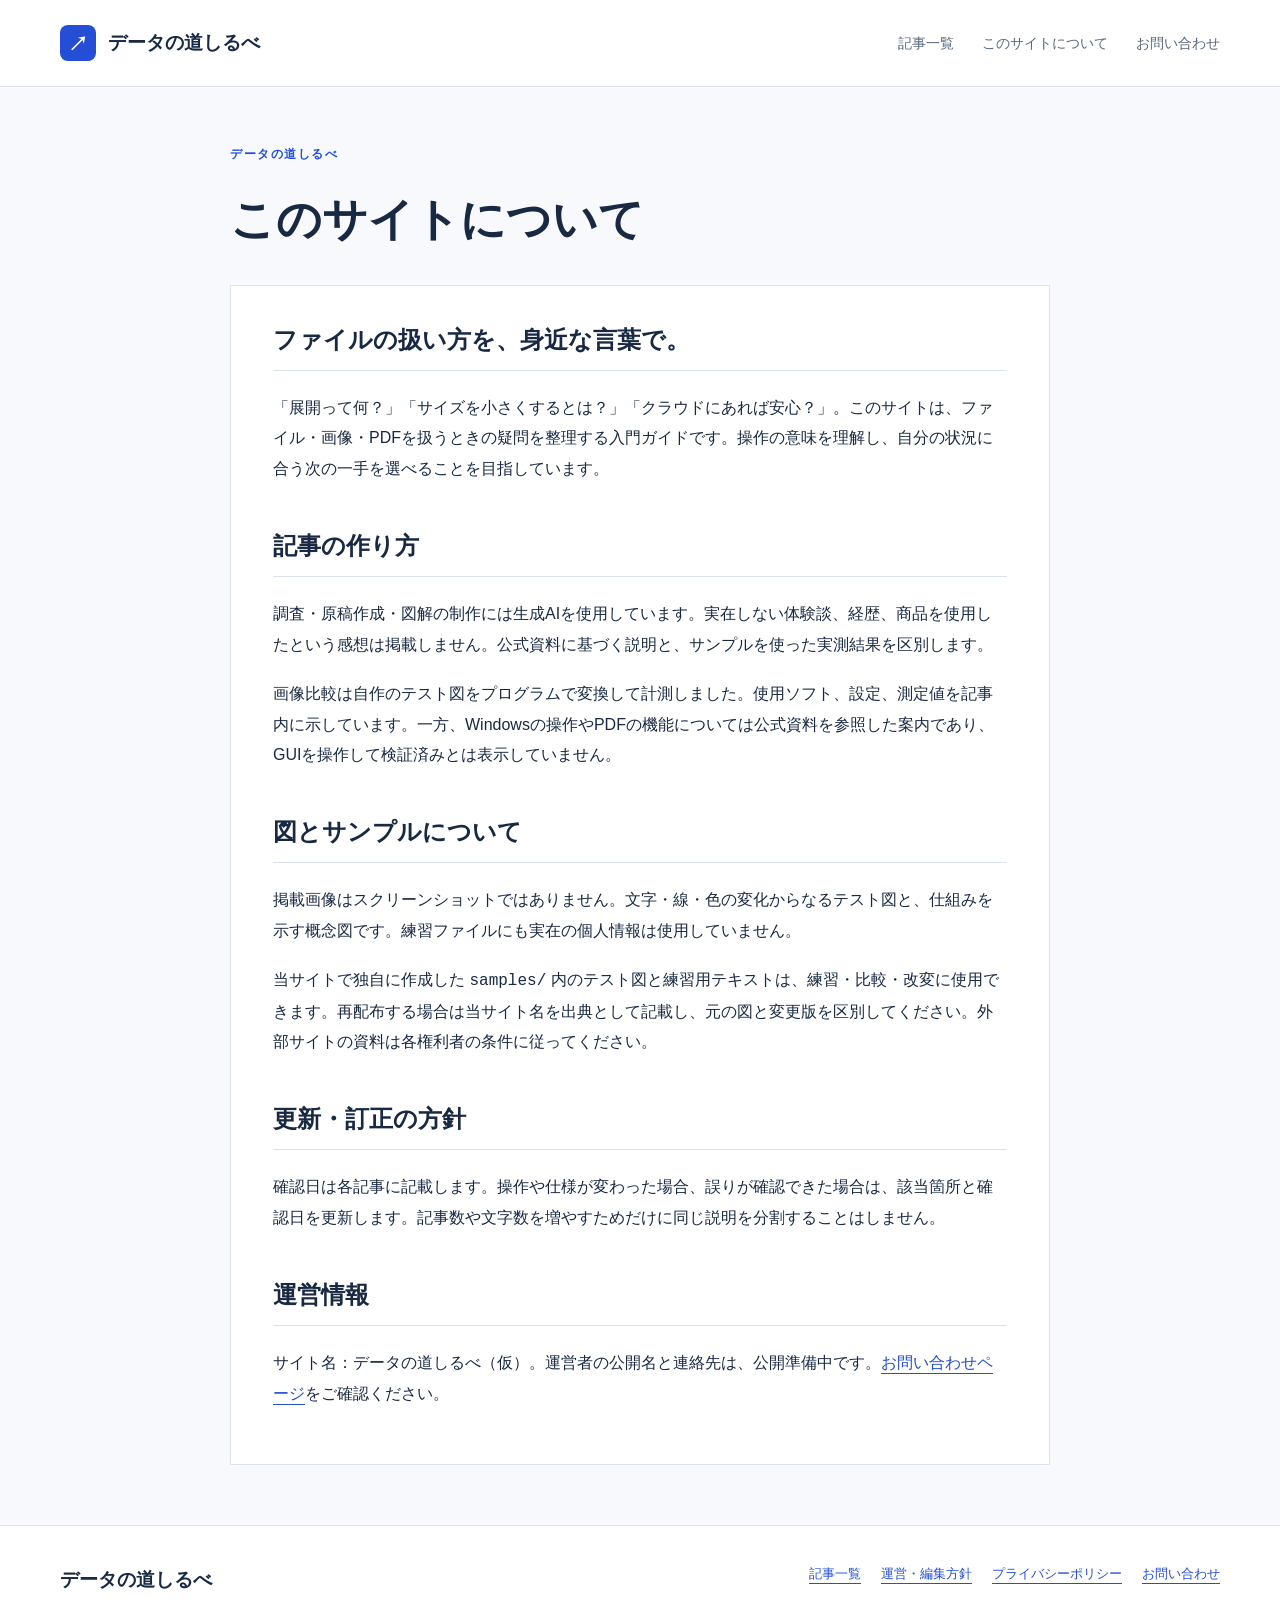
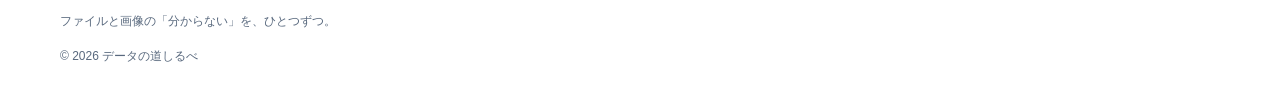
==== about.html @ d9ad292d "Add files via upload" ====
<!doctype html>
<html lang="ja">
<head>
  <meta charset="utf-8">
  <meta name="viewport" content="width=device-width, initial-scale=1">
  <title>このサイトについて | データの道しるべ</title>
  <meta name="description" content="データの道しるべの目的、記事の作り方、検証と出典の方針を説明します。">
  <!-- DRAFT-NOINDEX: 公開URLと運営情報を確定後に削除します。 -->
  <meta name="robots" content="noindex, nofollow">
  <meta property="og:type" content="website">
  <meta property="og:locale" content="ja_JP">
  <meta property="og:site_name" content="データの道しるべ">
  <meta property="og:title" content="このサイトについて">
  <meta property="og:description" content="データの道しるべの目的、記事の作り方、検証と出典の方針を説明します。">
  <!-- PUBLIC-URL: 公開先の確定後にcanonicalとog:urlを追加します。 -->
  <link rel="icon" href="./favicon.svg" type="image/svg+xml">
  <link rel="stylesheet" href="./style.css">
  <script src="./script.js" defer>
</script>
</head>
<body>
<a class="skip" href="#main">本文へスキップ</a>
<header class="site-header">
<div class="wrap header-inner">
<a class="brand" href="./index.html">
<span class="mark" aria-hidden="true">↗</span>データの道しるべ</a>
<nav aria-label="メインナビゲーション">
<a href="./articles.html">記事一覧</a>
<a href="./about.html">このサイトについて</a>
<a href="./contact.html">お問い合わせ</a>
</nav>
</div>
</header>
<main id="main" class="wrap">
<div class="plain">
<header class="page-heading">
<p class="eyebrow">データの道しるべ</p>
<h1>このサイトについて</h1>
</header>
<article class="article">
<h2>ファイルの扱い方を、身近な言葉で。</h2>
<p>「展開って何？」「サイズを小さくするとは？」「クラウドにあれば安心？」。このサイトは、ファイル・画像・PDFを扱うときの疑問を整理する入門ガイドです。操作の意味を理解し、自分の状況に合う次の一手を選べることを目指しています。</p>
<h2>記事の作り方</h2>
<p>調査・原稿作成・図解の制作には生成AIを使用しています。実在しない体験談、経歴、商品を使用したという感想は掲載しません。公式資料に基づく説明と、サンプルを使った実測結果を区別します。</p>
<p>画像比較は自作のテスト図をプログラムで変換して計測しました。使用ソフト、設定、測定値を記事内に示しています。一方、Windowsの操作やPDFの機能については公式資料を参照した案内であり、GUIを操作して検証済みとは表示していません。</p>
<h2>図とサンプルについて</h2>
<p>掲載画像はスクリーンショットではありません。文字・線・色の変化からなるテスト図と、仕組みを示す概念図です。練習ファイルにも実在の個人情報は使用していません。</p>
<p>当サイトで独自に作成した <code>samples/</code> 内のテスト図と練習用テキストは、練習・比較・改変に使用できます。再配布する場合は当サイト名を出典として記載し、元の図と変更版を区別してください。外部サイトの資料は各権利者の条件に従ってください。</p>
<h2>更新・訂正の方針</h2>
<p>確認日は各記事に記載します。操作や仕様が変わった場合、誤りが確認できた場合は、該当箇所と確認日を更新します。記事数や文字数を増やすためだけに同じ説明を分割することはしません。</p>
<h2>運営情報</h2>
<p>サイト名：データの道しるべ（仮）。運営者の公開名と連絡先は、公開準備中です。<a href="./contact.html">お問い合わせページ</a>をご確認ください。</p>
</article>
</div>
</main>
<footer class="site-footer">
<div class="wrap footer-inner">
<div>
<a class="brand" href="./index.html">データの道しるべ</a>
<small>ファイルと画像の「分からない」を、ひとつずつ。</small>
<small>© 2026 データの道しるべ</small>
</div>
<nav aria-label="フッターナビゲーション">
<a href="./articles.html">記事一覧</a>
<a href="./about.html">運営・編集方針</a>
<a href="./privacy.html">プライバシーポリシー</a>
<a href="./contact.html">お問い合わせ</a>
</nav>
</div>
</footer>
</body>
</html>
---- style.css ----
/* 色と基本サイズ。外部フォント・外部ライブラリは使用していません。 */
:root {
  --ink: #192942;
  --muted: #59697e;
  --blue: #234ed5;
  --pale: #edf2ff;
  --line: #dce3ed;
  --paper: #ffffff;
  --background: #f7f9fc;
  font-family: "Yu Gothic", "Hiragino Kaku Gothic ProN", Meiryo, sans-serif;
  color: var(--ink);
  background: var(--background);
}
* { box-sizing: border-box; }
html { scroll-behavior: smooth; scroll-padding-top: 24px; }
body { margin: 0; font-size: 16px; line-height: 1.9; }
a { color: var(--blue); text-underline-offset: 5px; }
button, input, select { font: inherit; }
button, select { cursor: pointer; }
button:focus-visible, a:focus-visible, input:focus-visible, select:focus-visible { outline: 3px solid #df7700; outline-offset: 4px; }
img { max-width: 100%; height: auto; display: block; }
h1, h2, h3 { line-height: 1.5; margin: 0; overflow-wrap: anywhere; }
p { margin: 0 0 1.2em; }
.wrap { width: min(1160px, calc(100% - 64px)); margin-inline: auto; }
.skip { position: absolute; top: -80px; left: 12px; padding: 12px; background: white; z-index: 20; }
.skip:focus { top: 12px; }
.site-header { background: white; border-bottom: 1px solid var(--line); }
.header-inner { min-height: 86px; display: flex; align-items: center; justify-content: space-between; gap: 28px; }
.brand { text-decoration: none; color: var(--ink); font-size: 1.18rem; font-weight: 700; display: inline-flex; gap: 12px; align-items: center; }
.mark { background: var(--blue); color: white; width: 36px; height: 36px; display: inline-grid; place-items: center; border-radius: 8px; font-size: 1.25rem; }
.site-header nav { display: flex; gap: 28px; flex-wrap: wrap; }
.site-header nav a { text-decoration: none; color: var(--muted); font-size: .875rem; }
.site-header nav a:hover { color: var(--blue); }
.hero { display: grid; grid-template-columns: 1.2fr 1fr; gap: 56px; padding-block: 72px; align-items: center; }
.eyebrow { color: var(--blue); font-size: .75rem; font-weight: 700; letter-spacing: .13em; margin-bottom: 20px; }
.hero h1 { font-size: clamp(2rem, 4.2vw, 3.6rem); letter-spacing: .015em; font-weight: 700; }
.hero h1 span { color: var(--blue); }
.hero .intro { color: var(--muted); max-width: 480px; margin-top: 25px; }
.button { display: inline-flex; justify-content: center; align-items: center; min-height: 46px; padding: 10px 22px; border-radius: 5px; border: 1px solid var(--blue); background: var(--blue); color: white; text-decoration: none; font-weight: 600; font-size: .9375rem; }
.button:hover { background: #183cae; }
.button.secondary { background: white; color: var(--blue); }
.hero-lab { background: white; padding: 28px; border: 1px solid var(--line); border-top: 4px solid var(--blue); box-shadow: 0 14px 35px #1f355609; }
.hero-lab .label { display: flex; justify-content: space-between; gap: 16px; font-size: .75rem; color: var(--muted); }
.hero-lab h2 { font-size: 1.4rem; margin: 16px 0 20px; }
.hero-lab img { border: 1px solid var(--line); width: 100%; max-height: 190px; object-fit: cover; }
.stat-strip { display: grid; grid-template-columns: repeat(3, 1fr); gap: 14px; margin-block: 20px; }
.stat-strip div { border-right: 1px solid var(--line); }
.stat-strip div:last-child { border: 0; }
.stat-strip small { display: block; color: var(--muted); font-size: .75rem; }
.stat-strip strong { font-size: 1.2rem; }
.section { padding-block: 60px; }
.section-title { display: flex; justify-content: space-between; gap: 24px; align-items: baseline; margin-bottom: 30px; }
.section-title h2 { font-size: 1.7rem; }
.section-title p { font-size: .875rem; color: var(--muted); margin: 0; }
.topics { display: grid; grid-template-columns: repeat(4, 1fr); background: white; border: 1px solid var(--line); }
.topics a { padding: 22px; color: var(--ink); text-decoration: none; border-right: 1px solid var(--line); font-weight: 600; }
.topics a:last-child { border: 0; }
.topics a:hover { background: var(--pale); }
.topics span { display: block; font-size: .75rem; color: var(--muted); font-weight: 400; }
.articles { display: grid; grid-template-columns: repeat(3, 1fr); gap: 24px; }
.card { background: white; border: 1px solid var(--line); display: flex; flex-direction: column; padding: 28px; text-decoration: none; color: var(--ink); min-width: 0; }
.card:hover { border-color: var(--blue); }
.card .card-top { display: flex; justify-content: space-between; gap: 12px; margin-bottom: 25px; color: var(--blue); font-size: .75rem; }
.card h3 { font-size: 1.22rem; margin-bottom: 16px; }
.card p { color: var(--muted); font-size: .875rem; flex: 1; }
.card .read { font-size: .875rem; color: var(--blue); border-top: 1px solid var(--line); padding-top: 15px; }
.value-strip { display: grid; grid-template-columns: repeat(3, 1fr); gap: 32px; border-top: 1px solid var(--line); margin-top: 60px; padding-top: 32px; }
.value-strip h3 { font-size: 1rem; margin-bottom: 10px; }
.value-strip p { font-size: .875rem; color: var(--muted); }
.page-heading { padding-block: 56px 32px; max-width: 840px; }
.page-heading h1 { font-size: clamp(1.9rem, 3.5vw, 2.8rem); }
.page-heading .lead { font-size: 1.05rem; color: var(--muted); margin-top: 20px; }
.breadcrumb { display: flex; gap: 10px; font-size: .8125rem; color: var(--muted); padding-top: 25px; flex-wrap: wrap; }
.meta { color: var(--muted); font-size: .8125rem; margin-top: 20px; }
.article-layout { display: grid; grid-template-columns: minmax(0, 790px) minmax(200px, 1fr); gap: 55px; padding-bottom: 70px; align-items: start; }
.article { background: white; padding: 36px 42px; border: 1px solid var(--line); min-width: 0; overflow-wrap: anywhere; }
.article h2 { font-size: 1.5rem; margin: 44px 0 22px; padding-bottom: 12px; border-bottom: 1px solid var(--line); }
.article h2:first-child { margin-top: 0; }
.article h3 { font-size: 1.15rem; margin: 26px 0 14px; }
.article ul, .article ol { padding-left: 1.5em; }
.article li { margin-bottom: 10px; }
.answer { border-left: 4px solid var(--blue); background: var(--pale); padding: 22px 24px; margin: 0 0 28px; }
.answer strong { display: block; margin-bottom: 8px; }
.answer p:last-child, .note p:last-child { margin: 0; }
.note { background: #f4f6fa; padding: 20px 24px; margin-block: 24px; font-size: .9375rem; }
.small { color: var(--muted); font-size: .8125rem; }
.toc { position: sticky; top: 25px; border-top: 3px solid var(--blue); padding-top: 20px; }
.toc h2 { font-size: .875rem; margin-bottom: 18px; }
.toc ol { margin: 0; padding-left: 1.25em; }
.toc li { margin-bottom: 15px; color: var(--muted); font-size: .875rem; }
.toc a { color: var(--muted); text-decoration: none; }
.toc a:hover { color: var(--blue); }
.toc .meta-note { margin-top: 30px; padding-top: 20px; border-top: 1px solid var(--line); color: var(--muted); font-size: .8125rem; }
.table-scroll { overflow-x: auto; margin-block: 24px; }
table { border-collapse: collapse; width: 100%; font-size: .875rem; }
th, td { padding: 13px 14px; border: 1px solid var(--line); text-align: left; vertical-align: top; }
th { background: #eef2f8; font-weight: 600; }
pre { white-space: pre-wrap; overflow-wrap: anywhere; font-size: .875rem; line-height: 1.8; background: #152844; color: #eef4ff; padding: 24px; border-radius: 5px; }
code { font-family: Consolas, monospace; }
figure { margin: 24px 0; }
figcaption { font-size: .8125rem; color: var(--muted); margin-top: 10px; }
.diagram { background: #f4f7fc; padding: 24px; border: 1px solid var(--line); }
.flow { display: flex; flex-wrap: wrap; align-items: center; gap: 12px; }
.flow-box { flex: 1; min-width: 145px; border: 1px solid #bacbea; border-radius: 5px; background: white; padding: 16px; text-align: center; }
.flow-box b { display: block; }
.flow-box span { font-size: .8125rem; color: var(--muted); }
.controls-row { display: flex; flex-wrap: wrap; gap: 14px; align-items: end; margin: 18px 0; }
.controls-row label { display: flex; flex-direction: column; font-size: .875rem; gap: 6px; }
select, input[type="number"] { width: 180px; max-width: 100%; border: 1px solid #aab8cc; border-radius: 4px; background: white; color: var(--ink); padding: 9px 12px; }
.sample-image { background: white; border: 1px solid var(--line); width: 100%; }
.result { padding: 16px 20px; background: #eaf4f0; color: #205243; margin-top: 16px; }
.compare-grid { display: grid; grid-template-columns: 1fr 1fr; gap: 20px; }
.compare-grid figcaption { color: var(--ink); }
.sources { font-size: .875rem; }
.related { margin-top: 38px; padding-top: 24px; border-top: 1px solid var(--line); }
.related a { display: block; margin-bottom: 10px; }
.plain { max-width: 820px; margin-inline: auto; margin-bottom: 60px; }
.site-footer { background: white; border-top: 1px solid var(--line); padding: 36px 0; }
.footer-inner { display: flex; flex-wrap: wrap; justify-content: space-between; gap: 28px; }
.footer-inner nav { display: flex; gap: 20px; flex-wrap: wrap; font-size: .8125rem; }
.footer-inner small { display: block; color: var(--muted); font-size: .75rem; margin-top: 12px; }
.download-box { border: 1px solid #c5d3f1; padding: 22px; background: #f8faff; margin: 24px 0; }
.download-box p { font-size: .875rem; }
.checklist { list-style: square; }
@media (max-width: 960px) {
  .hero { gap: 30px; }
  .articles { grid-template-columns: repeat(2, 1fr); }
  .article-layout { grid-template-columns: minmax(0, 1fr); gap: 24px; }
  .toc { position: static; grid-row: 1; background: white; padding: 24px; }
  .toc ol { columns: 2; }
  .toc .meta-note { display: none; }
}
@media (max-width: 650px) {
  .wrap { width: calc(100% - 36px); }
  .header-inner { flex-direction: column; align-items: flex-start; gap: 14px; padding-block: 18px; }
  .site-header nav { gap: 22px; }
  .hero { grid-template-columns: 1fr; padding-block: 40px; }
  .hero h1 { font-size: 2.25rem; }
  .hero-lab { padding: 23px; }
  .topics { grid-template-columns: 1fr 1fr; }
  .topics a { padding: 16px; border-bottom: 1px solid var(--line); }
  .topics a:nth-child(2) { border-right: 0; }
  .topics a:nth-child(3) { border-bottom: 0; }
  .section { padding-block: 40px; }
  .section-title { display: block; }
  .section-title p { margin-top: 10px; }
  .articles, .value-strip, .compare-grid { grid-template-columns: 1fr; }
  .card { padding: 24px; }
  .value-strip { gap: 16px; }
  .page-heading { padding-top: 35px; }
  .article { padding: 24px 18px; }
  .article h2 { font-size: 1.3rem; }
  .answer, .note, .diagram { padding: 18px; }
  .toc ol { columns: 1; }
  .controls-row label { flex: 1; min-width: 120px; }
  select, input[type="number"] { width: 100%; }
  .stat-strip { gap: 10px; }
  .stat-strip strong { font-size: 1.05rem; }
  .footer-inner { flex-direction: column; }
}
@media (prefers-reduced-motion: reduce) {
  html { scroll-behavior: auto; }
}
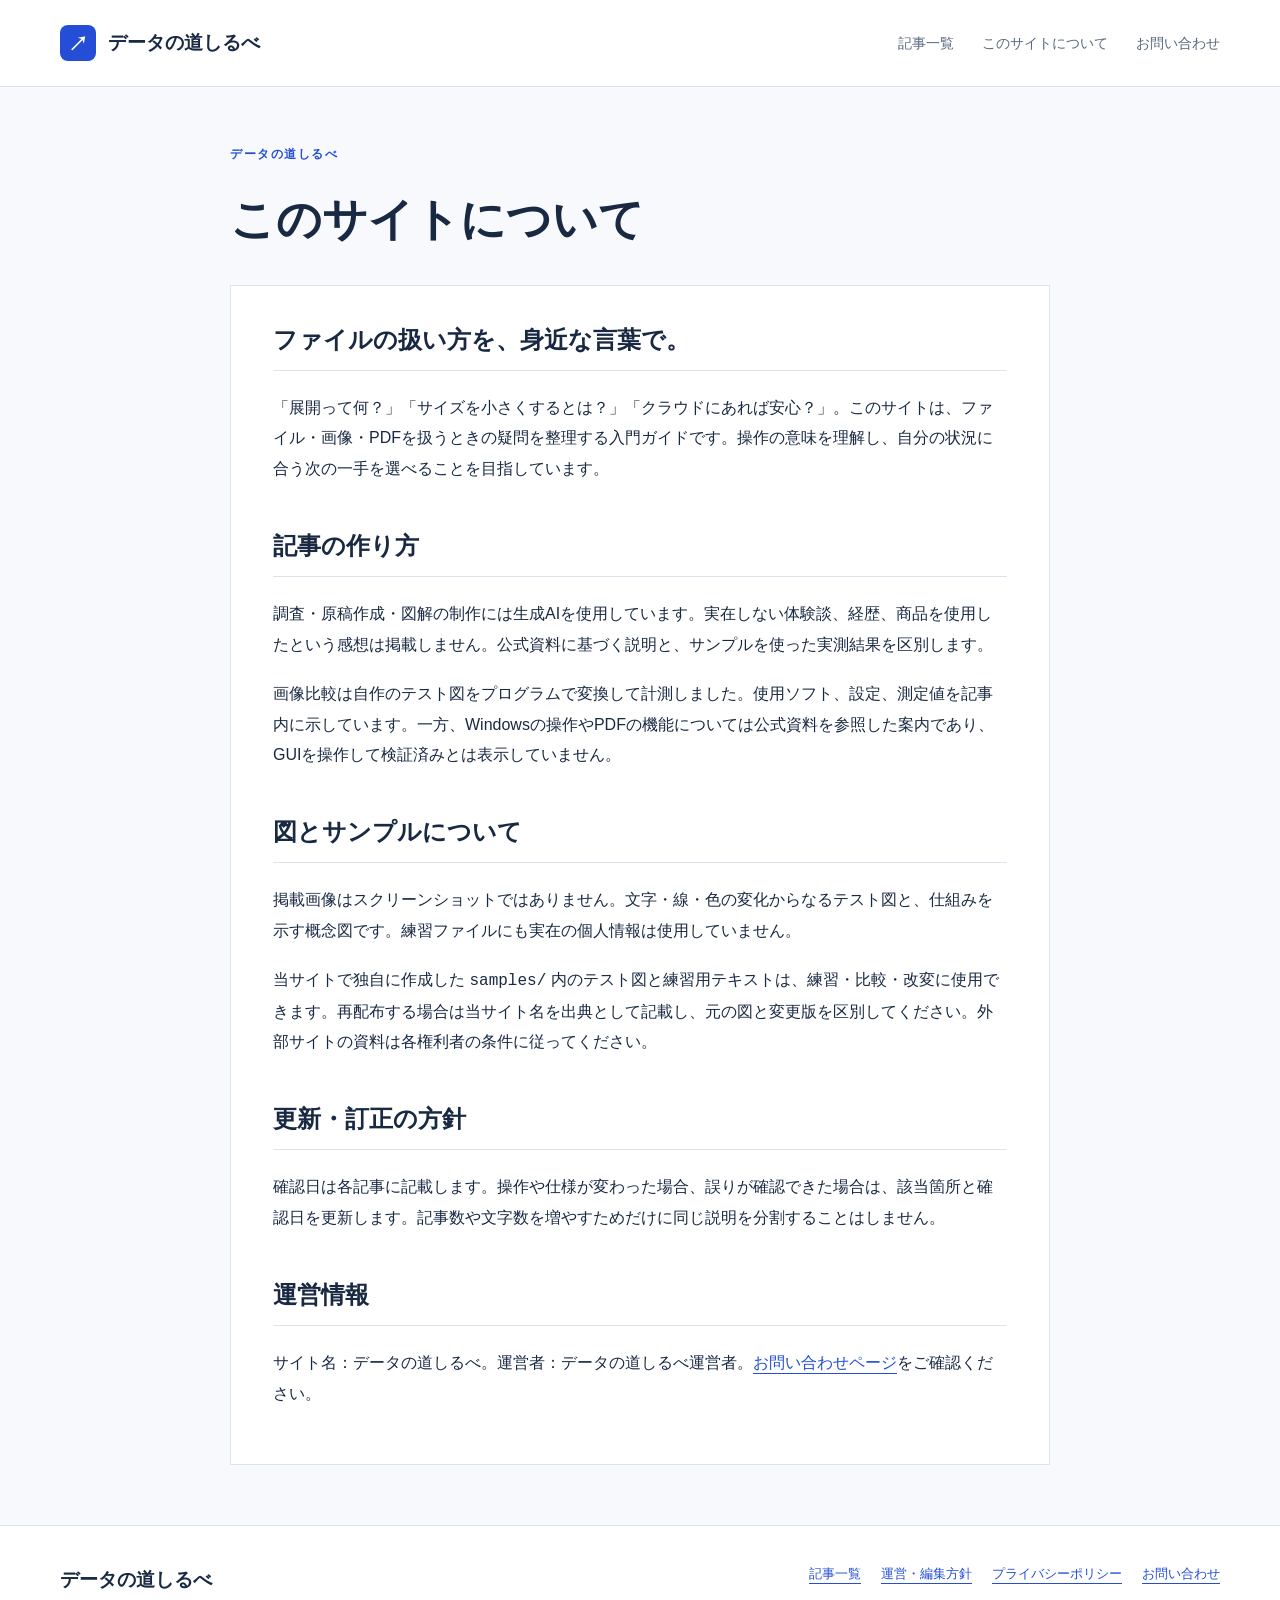
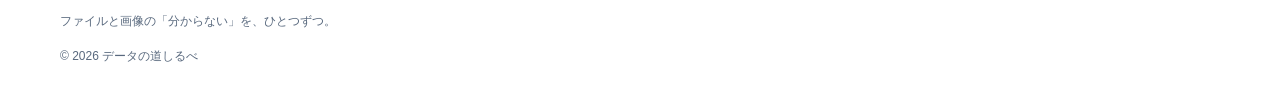
==== commit 50f5d769: "Add files via upload" ====
--- a/about.html
+++ b/about.html
@@ -5,14 +5,13 @@
   <meta name="viewport" content="width=device-width, initial-scale=1">
   <title>このサイトについて | データの道しるべ</title>
   <meta name="description" content="データの道しるべの目的、記事の作り方、検証と出典の方針を説明します。">
-  <!-- DRAFT-NOINDEX: 公開URLと運営情報を確定後に削除します。 -->
-  <meta name="robots" content="noindex, nofollow">
   <meta property="og:type" content="website">
   <meta property="og:locale" content="ja_JP">
   <meta property="og:site_name" content="データの道しるべ">
   <meta property="og:title" content="このサイトについて">
   <meta property="og:description" content="データの道しるべの目的、記事の作り方、検証と出典の方針を説明します。">
-  <!-- PUBLIC-URL: 公開先の確定後にcanonicalとog:urlを追加します。 -->
+  <link rel="canonical" href="https://pcotasuke.github.io/DataMichiShirube/about.html">
+  <meta property="og:url" content="https://pcotasuke.github.io/DataMichiShirube/about.html">
   <link rel="icon" href="./favicon.svg" type="image/svg+xml">
   <link rel="stylesheet" href="./style.css">
   <script src="./script.js" defer>
@@ -49,7 +48,7 @@
 <h2>更新・訂正の方針</h2>
 <p>確認日は各記事に記載します。操作や仕様が変わった場合、誤りが確認できた場合は、該当箇所と確認日を更新します。記事数や文字数を増やすためだけに同じ説明を分割することはしません。</p>
 <h2>運営情報</h2>
-<p>サイト名：データの道しるべ（仮）。運営者の公開名と連絡先は、公開準備中です。<a href="./contact.html">お問い合わせページ</a>をご確認ください。</p>
+<p>サイト名：データの道しるべ。運営者：データの道しるべ運営者。<a href="./contact.html">お問い合わせページ</a>をご確認ください。</p>
 </article>
 </div>
 </main>
